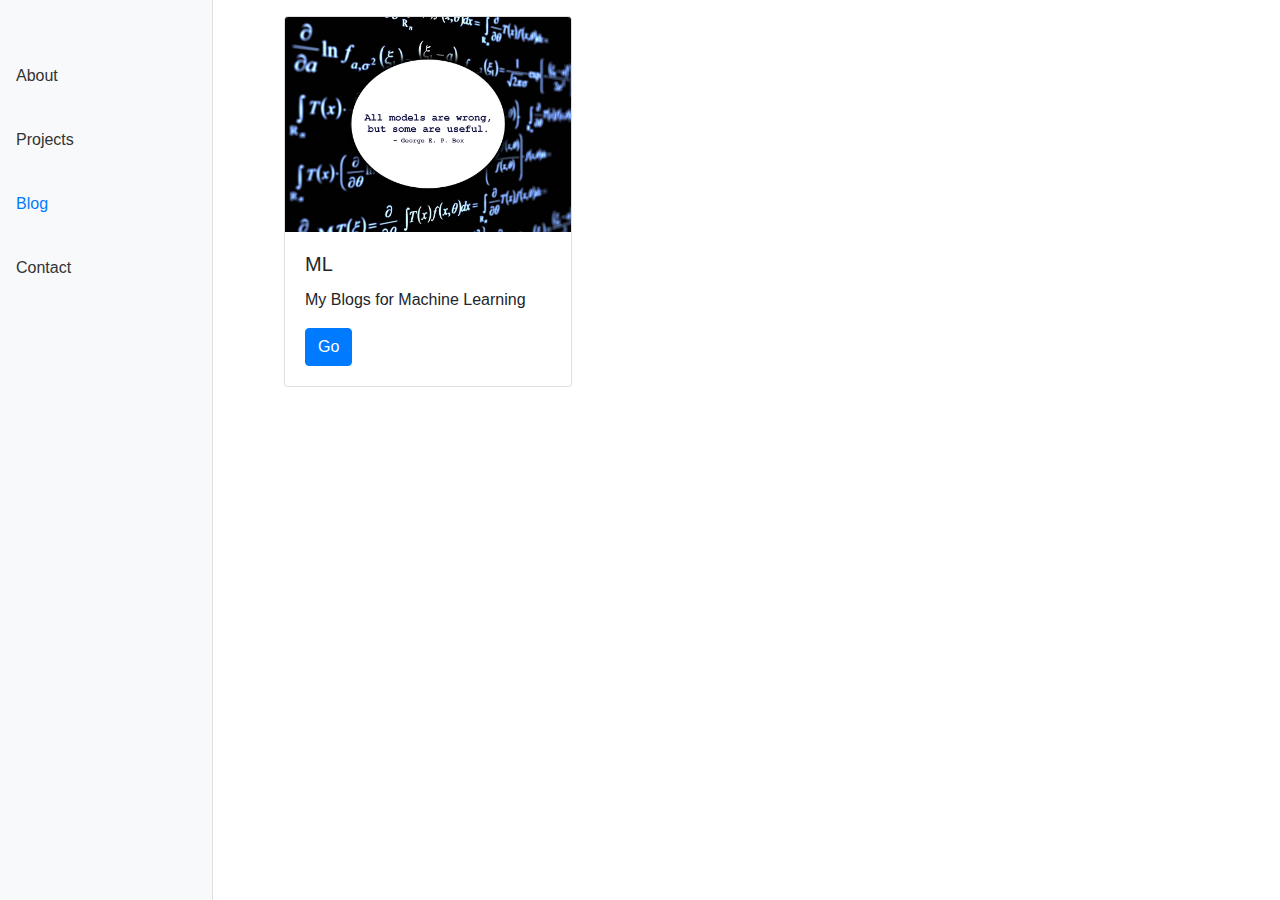
==== templates/blog.html @ ac3f5a3b "add structure" ====
<!DOCTYPE html>

<head>
    <meta charset="UTF-8">
    <title>wangzongyan</title>
    
    <link rel="stylesheet" href="https://maxcdn.bootstrapcdn.com/bootstrap/4.0.0/css/bootstrap.min.css">
    <link rel="stylesheet" href="https://maxcdn.bootstrapcdn.com/font-awesome/4.7.0/css/font-awesome.min.css">
    <link rel='stylesheet' href='../css/style.css'>
</head>

<body>
    <div id = 'main'>
        <div class = 'container'>
           <div class="row"> 
                <!-- nav bar -->
                    <nav class="col-md-2 col-xs-2 d-none d-md-block bg-light sidebar">
                        <div class="sidebar-sticky">
                        <li class="nav-item">
                            <a class="nav-link" href="../index.html">About</a>
                        </li>
                            <br>
                            <a class="nav-link" href="project.html">Projects</a>
                            <br>
                            <a class="nav-link active" href="blog.html">Blog</a>
                            <br>
                            <a class="nav-link" href="contact.html">Contact</a>
                        </div>    
                        </nav>
                         
                            
                    <!-- content -->
                    <main role="main" class="col-md-9 ml-sm-auto col-lg-10 pt-3 px-4">
                        <!-- fill in content -->
                        
                             <div class="card" style="width: 18rem;">
                                  <img class="card-img-top" src="../pic/ml/ml.jpg" alt="Card image cap">
                                  <div class="card-body">
                                    <h5 class="card-title">ML</h5>
                                    <p class="card-text">My Blogs for Machine Learning</p>
                                    <a href="ML/index.html" class="btn btn-primary">Go</a>
                                  </div>
                             </div>  
                    </main>
        </div>
    </div>


</body>
</html>
---- css/style.css ----
.sidebar {
  position: fixed;
  top: 0;
  bottom: 0;
  left: 0;
  z-index: 100; /* Behind the navbar */
  padding: 0;
  box-shadow: inset -1px 0 0 rgba(0, 0, 0, .1);
}

.sidebar-sticky {
  position: -webkit-sticky;
  position: sticky;
  top: 48px; /* Height of navbar */
  height: calc(100vh - 48px);
  padding-top: .5rem;
  overflow-x: hidden;
  overflow-y: auto; /* Scrollable contents if viewport is shorter than content. */
}

.sidebar .nav-link {
  font-weight: 500;
  color: #333;
}

.sidebar .nav-link .feather {
  margin-right: 4px;
  color: #999;
}

.sidebar .nav-link.active {
  color: #007bff;
}

.sidebar .nav-link:hover .feather,
.sidebar .nav-link.active .feather {
  color: inherit;
}

.sidebar-heading {
  font-size: .75rem;
  text-transform: uppercase;
}
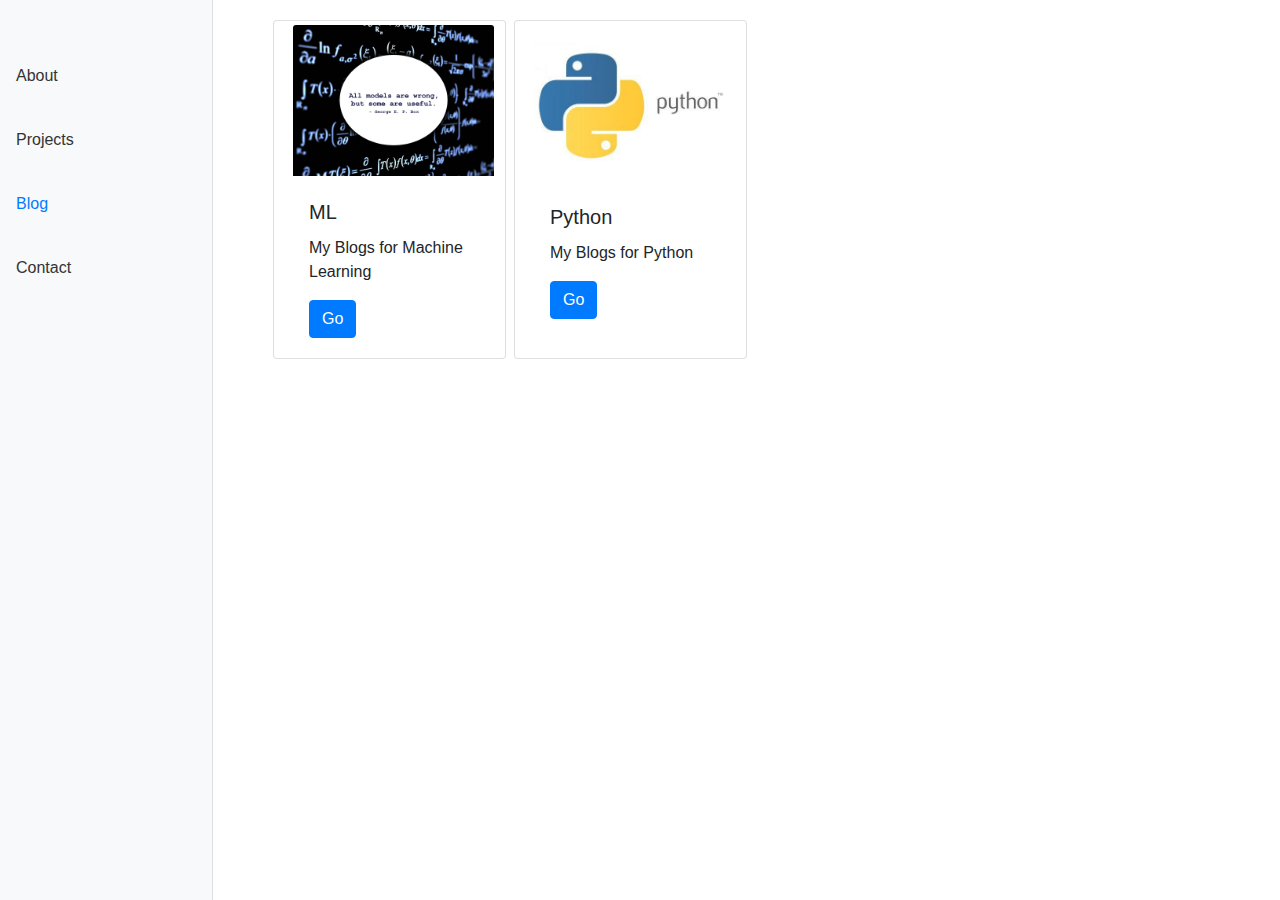
==== commit 1f16df0f: "add post calculate distance" ====
--- a/templates/blog.html
+++ b/templates/blog.html
@@ -1,6 +1,14 @@
 <!DOCTYPE html>
 
 <head>
+    <script async src="https://www.googletagmanager.com/gtag/js?id=UA-122821934-1"></script>
+    <script>
+      window.dataLayer = window.dataLayer || [];
+      function gtag(){dataLayer.push(arguments);}
+      gtag('js', new Date());
+
+      gtag('config', 'UA-122821934-1');
+    </script>
     <meta charset="UTF-8">
     <title>wangzongyan</title>
     
@@ -32,15 +40,25 @@
                     <!-- content -->
                     <main role="main" class="col-md-9 ml-sm-auto col-lg-10 pt-3 px-4">
                         <!-- fill in content -->
-                        
-                             <div class="card" style="width: 18rem;">
-                                  <img class="card-img-top" src="../pic/ml/ml.jpg" alt="Card image cap">
+                        <div class = 'row'>
+                             <div class="card col-md-3 ml-sm_auto col-lg-3 m-1">
+                                  <img class="card-img-top m-1" src="../pic/ml/ml.jpg" alt="Card image cap">
                                   <div class="card-body">
                                     <h5 class="card-title">ML</h5>
                                     <p class="card-text">My Blogs for Machine Learning</p>
                                     <a href="ML/index.html" class="btn btn-primary">Go</a>
                                   </div>
                              </div>  
+
+                             <div class="card col-md-3 ml-sm_auto col-lg-3 m-1">
+                                  <img class="card-img-top m-1" src="../pic/python/python.jpg" alt="Card image cap">
+                                  <div class="card-body">
+                                    <h5 class="card-title">Python</h5>
+                                    <p class="card-text">My Blogs for Python</p>
+                                    <a href="python/index.html" class="btn btn-primary">Go</a>
+                                  </div>
+                             </div> 
+                          </div> 
                     </main>
         </div>
     </div>
--- a/css/style.css
+++ b/css/style.css
@@ -40,4 +40,9 @@
 .sidebar-heading {
   font-size: .75rem;
   text-transform: uppercase;
-}+}
+
+ol.linenums { margin-top: 0; margin-bottom: 0; color: #8B8970; } /* IE indents via margin-left */
+li.L0,li.L1,li.L2,li.L3,li.L5,li.L6,li.L7,li.L8 { list-style-type: decimal !important } 
+/* Alternate shading for lines */
+li.L1,li.L3,li.L5,li.L7,li.L9 { }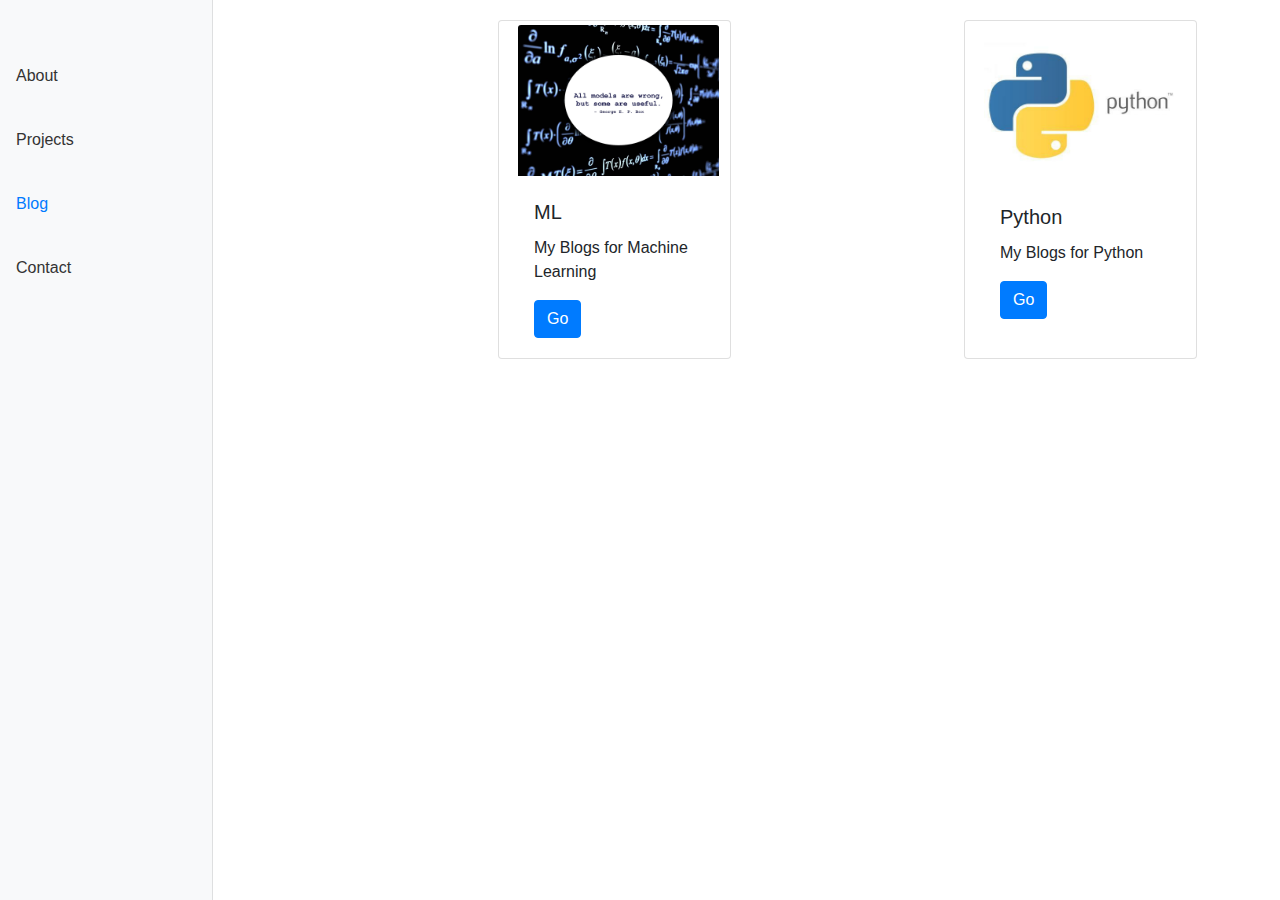
==== commit 7a2c48db: "mobile version" ====
--- a/templates/blog.html
+++ b/templates/blog.html
@@ -41,7 +41,7 @@
                     <main role="main" class="col-md-9 ml-sm-auto col-lg-10 pt-3 px-4">
                         <!-- fill in content -->
                         <div class = 'row'>
-                             <div class="card col-md-3 ml-sm_auto col-lg-3 m-1">
+                             <div class="card col-md-3 ml-sm-auto col-lg-3 m-1">
                                   <img class="card-img-top m-1" src="../pic/ml/ml.jpg" alt="Card image cap">
                                   <div class="card-body">
                                     <h5 class="card-title">ML</h5>
@@ -50,7 +50,7 @@
                                   </div>
                              </div>  
 
-                             <div class="card col-md-3 ml-sm_auto col-lg-3 m-1">
+                             <div class="card col-md-3 ml-sm-auto col-lg-3 m-1">
                                   <img class="card-img-top m-1" src="../pic/python/python.jpg" alt="Card image cap">
                                   <div class="card-body">
                                     <h5 class="card-title">Python</h5>
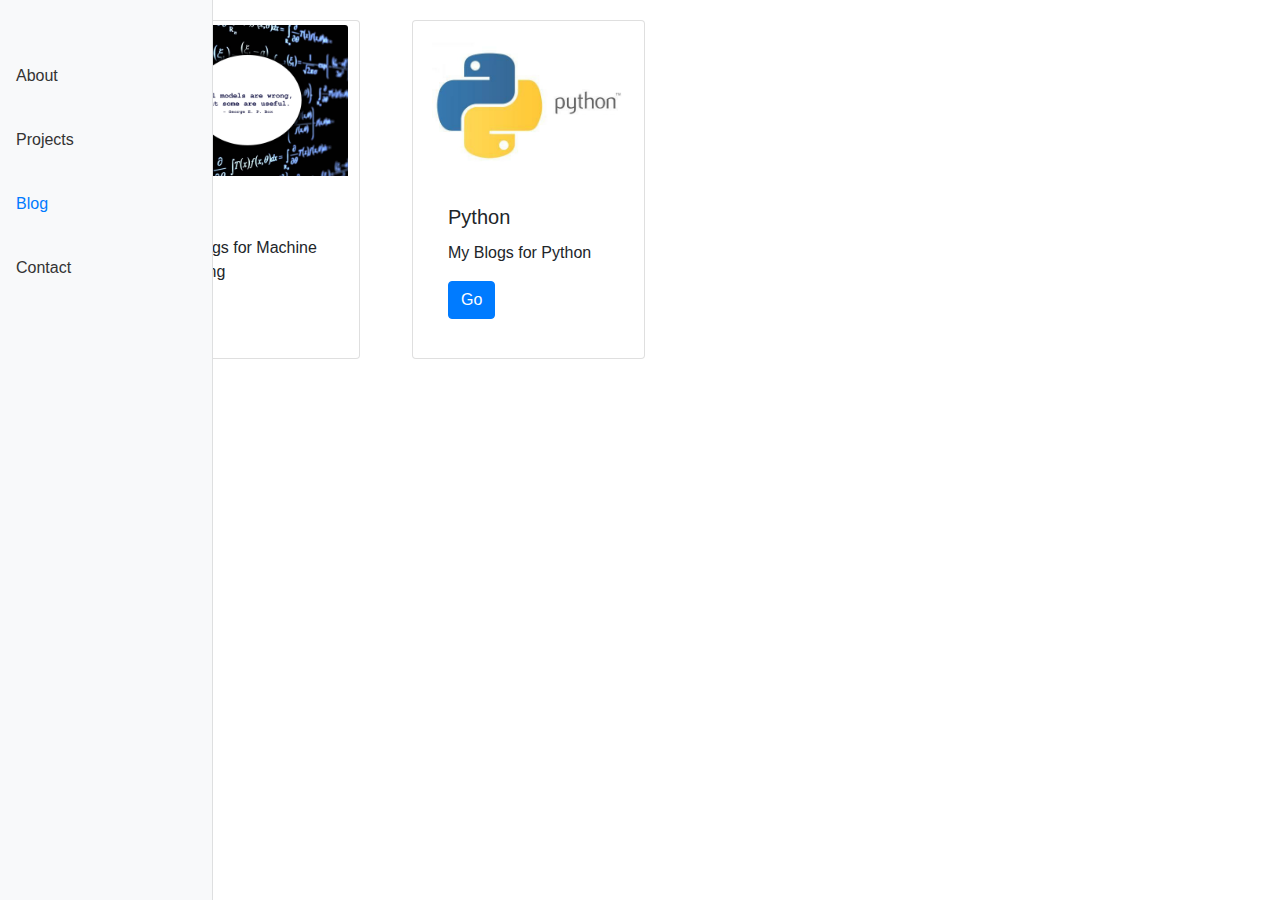
==== commit 7c8728c6: "testing for mobile size" ====
--- a/templates/blog.html
+++ b/templates/blog.html
@@ -38,10 +38,10 @@
                          
                             
                     <!-- content -->
-                    <main role="main" class="col-md-9 ml-sm-auto col-lg-10 pt-3 px-4">
+                    <main role="main" class="col-md-9 ml-sm-10 col-lg-10 pt-3 px-4">
                         <!-- fill in content -->
                         <div class = 'row'>
-                             <div class="card col-md-3 ml-sm-auto col-lg-3 m-1">
+                             <div class="card col-md-3 ml-sm-5 col-lg-3 m-1">
                                   <img class="card-img-top m-1" src="../pic/ml/ml.jpg" alt="Card image cap">
                                   <div class="card-body">
                                     <h5 class="card-title">ML</h5>
@@ -50,7 +50,7 @@
                                   </div>
                              </div>  
 
-                             <div class="card col-md-3 ml-sm-auto col-lg-3 m-1">
+                             <div class="card col-md-3 ml-sm-5 col-lg-3 m-1">
                                   <img class="card-img-top m-1" src="../pic/python/python.jpg" alt="Card image cap">
                                   <div class="card-body">
                                     <h5 class="card-title">Python</h5>
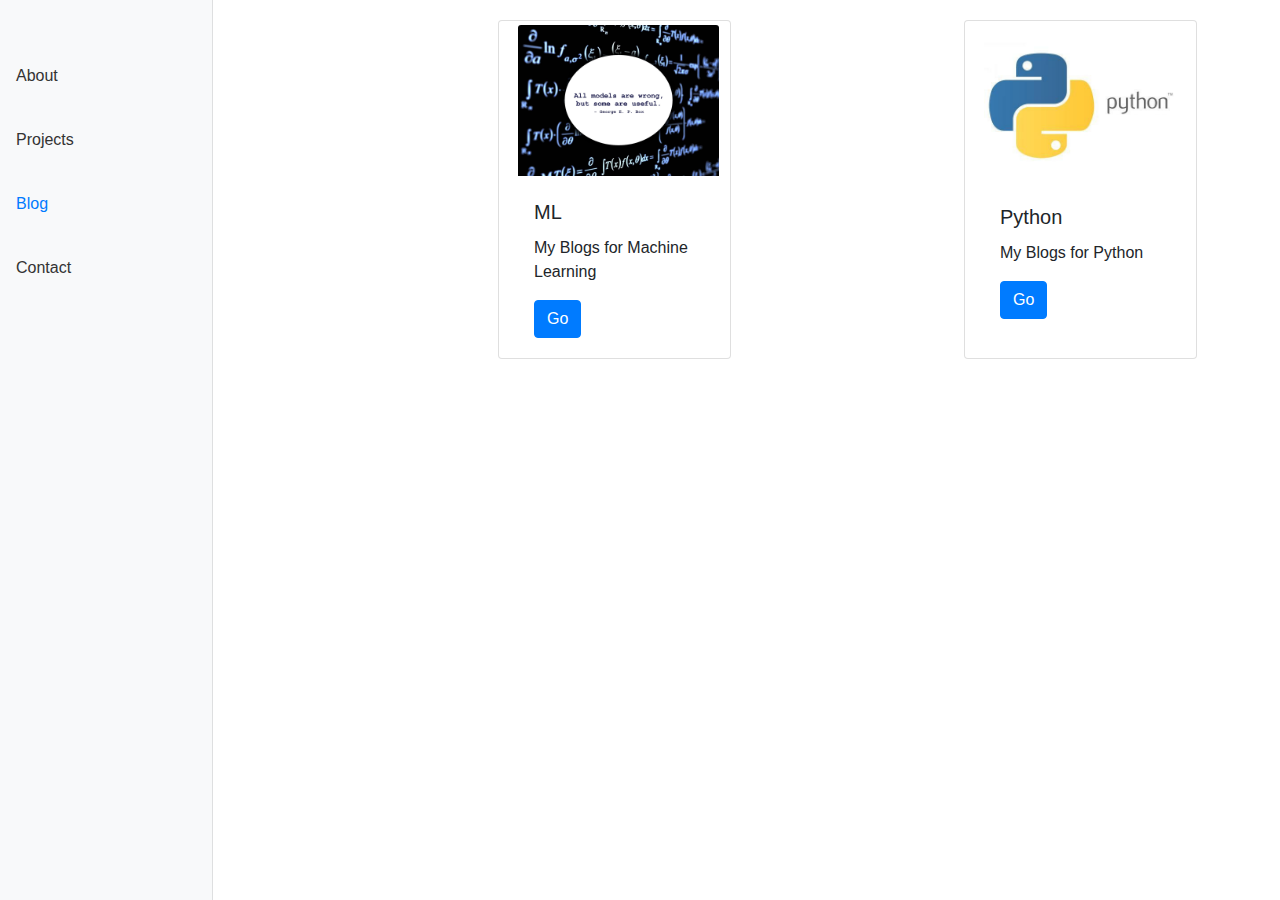
==== commit 648e31bd: "testing on mobile size" ====
--- a/templates/blog.html
+++ b/templates/blog.html
@@ -38,10 +38,10 @@
                          
                             
                     <!-- content -->
-                    <main role="main" class="col-md-9 ml-sm-10 col-lg-10 pt-3 px-4">
+                    <main role="main" class="col-md-9 ml-sm-auto col-lg-10 col-sm-5 pt-3 px-4">
                         <!-- fill in content -->
                         <div class = 'row'>
-                             <div class="card col-md-3 ml-sm-5 col-lg-3 m-1">
+                             <div class="card col-md-3 ml-sm-auto col-lg-3 col-sm-5 m-1">
                                   <img class="card-img-top m-1" src="../pic/ml/ml.jpg" alt="Card image cap">
                                   <div class="card-body">
                                     <h5 class="card-title">ML</h5>
@@ -50,7 +50,7 @@
                                   </div>
                              </div>  
 
-                             <div class="card col-md-3 ml-sm-5 col-lg-3 m-1">
+                             <div class="card col-md-3 ml-sm-auto col-lg-3 col-sm-5 m-1">
                                   <img class="card-img-top m-1" src="../pic/python/python.jpg" alt="Card image cap">
                                   <div class="card-body">
                                     <h5 class="card-title">Python</h5>
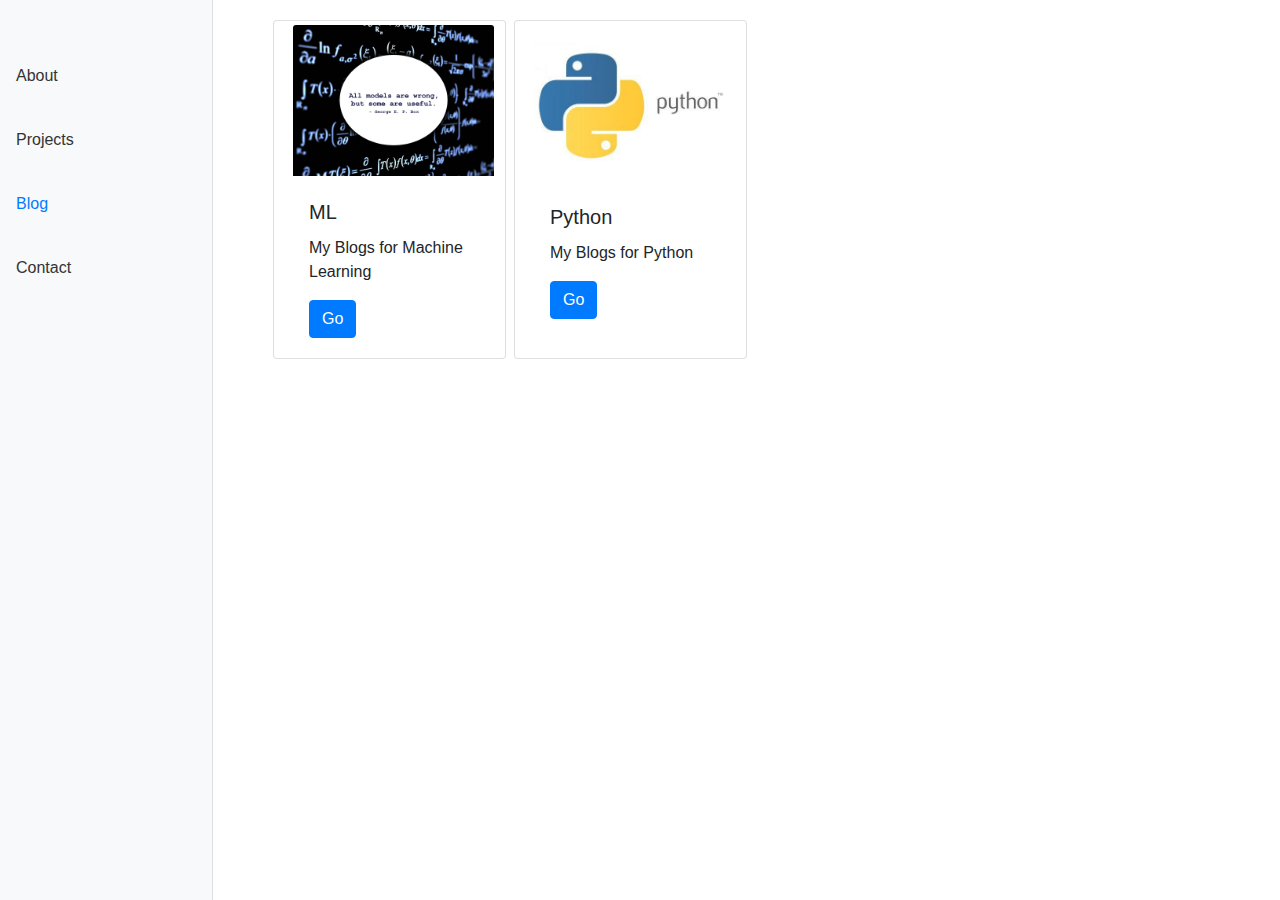
==== commit a5aaaf21: "testing on mobile size" ====
--- a/templates/blog.html
+++ b/templates/blog.html
@@ -38,10 +38,10 @@
                          
                             
                     <!-- content -->
-                    <main role="main" class="col-md-9 ml-sm-auto col-lg-10 col-sm-5 pt-3 px-4">
+                    <main role="main" class=".col-xs-10 .col-sm-10 col-md-10 ml-sm-auto col-lg-10 pt-3 px-4">
                         <!-- fill in content -->
                         <div class = 'row'>
-                             <div class="card col-md-3 ml-sm-auto col-lg-3 col-sm-5 m-1">
+                             <div class="card .col-xs-10 .col-sm-5 col-md-5 col-lg-3 m-1">
                                   <img class="card-img-top m-1" src="../pic/ml/ml.jpg" alt="Card image cap">
                                   <div class="card-body">
                                     <h5 class="card-title">ML</h5>
@@ -50,7 +50,7 @@
                                   </div>
                              </div>  
 
-                             <div class="card col-md-3 ml-sm-auto col-lg-3 col-sm-5 m-1">
+                             <div class="card .col-xs-10 .col-sm-5 col-md-5 col-lg-3 m-1">
                                   <img class="card-img-top m-1" src="../pic/python/python.jpg" alt="Card image cap">
                                   <div class="card-body">
                                     <h5 class="card-title">Python</h5>
